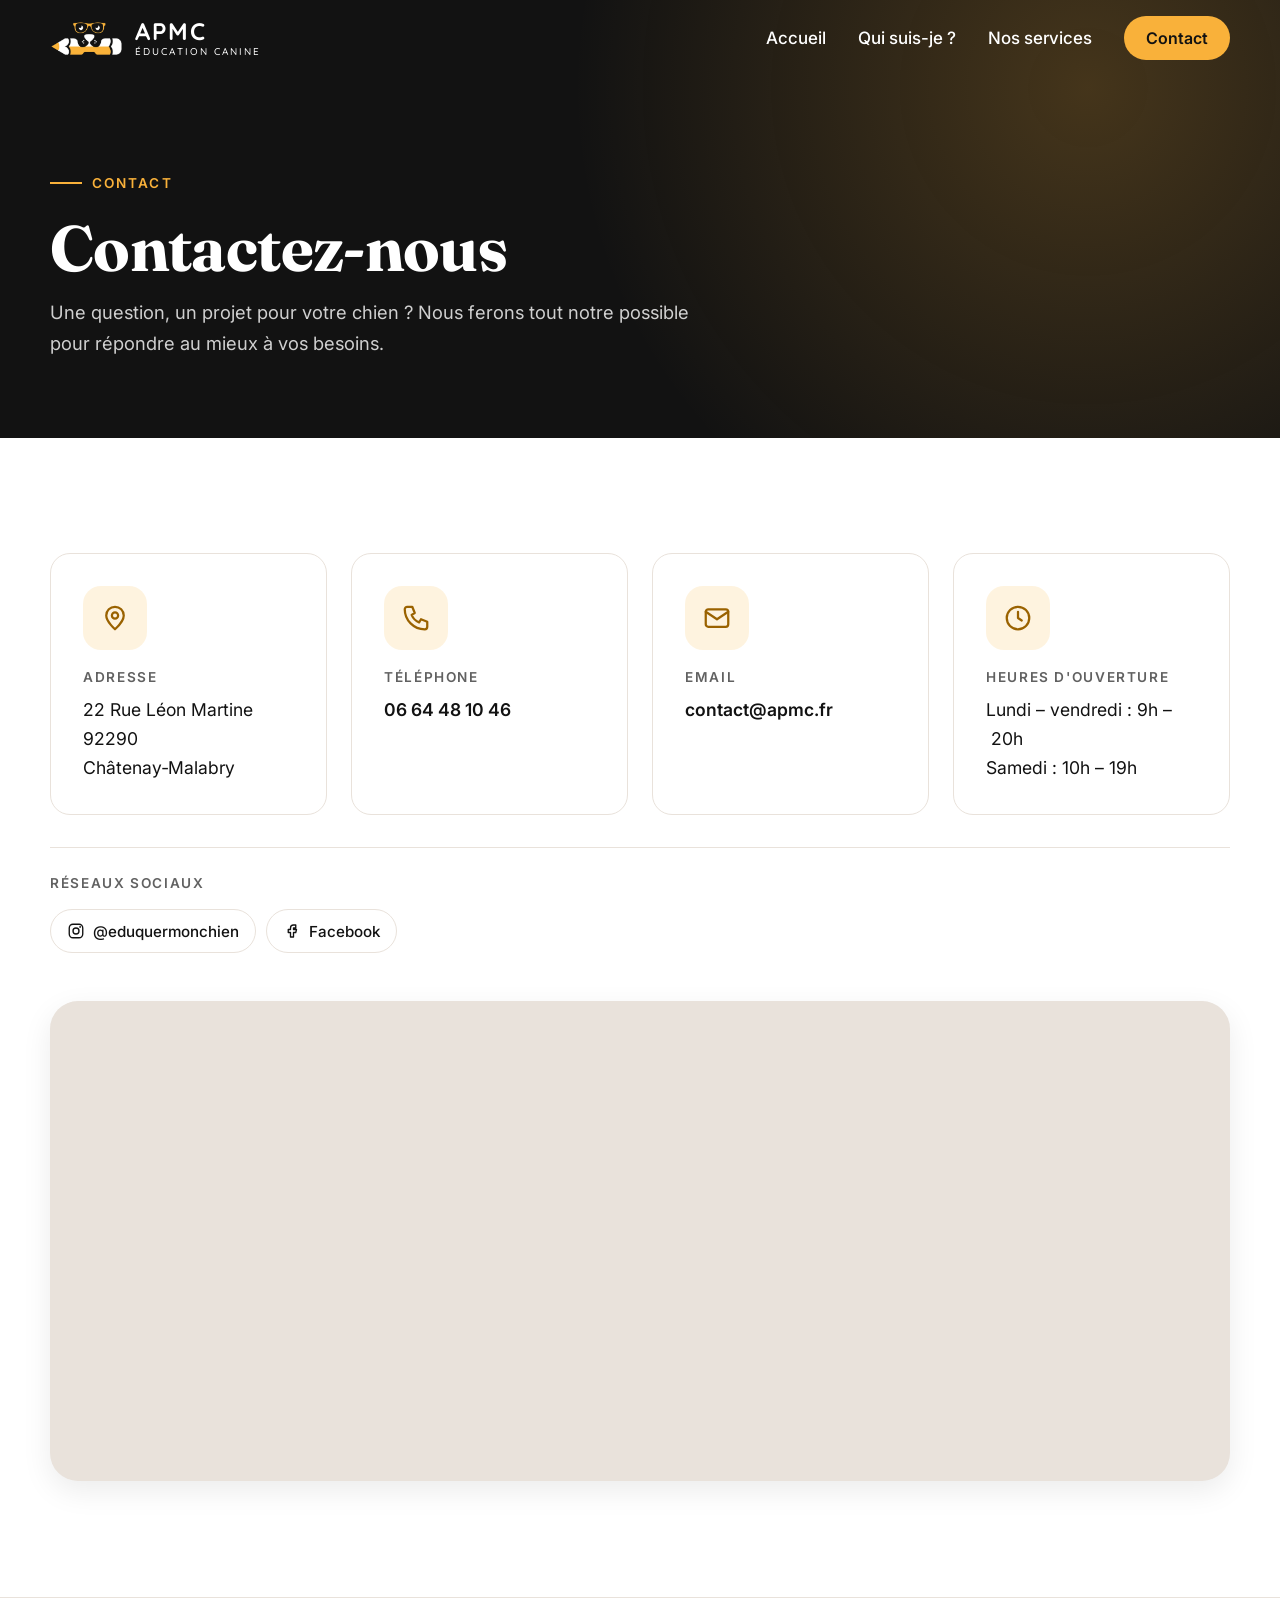
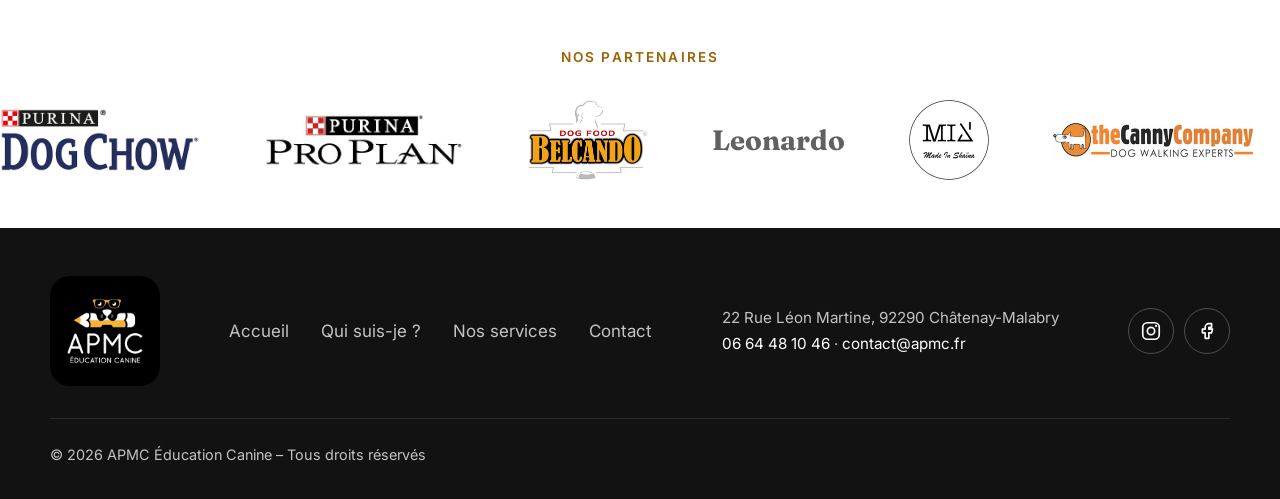
==== contact.html @ 0850576e "Étend les transitions de page à tous les navigateurs - Navigateurs Chromium (Chrome, Edge, Opera, Br" ====
<!DOCTYPE html>
<html lang="fr">

<head>
    <meta charset="utf-8">
    <meta name="viewport" content="width=device-width, initial-scale=1">
    <!-- Transitions de page : repère les navigateurs sans transitions natives (ex. Firefox) -->
    <script>if (!('onpagereveal' in window)) document.documentElement.classList.add('no-vt');</script>
    <title>Contact – APMC Éducation Canine</title>
    <meta name="description" content="Contactez APMC Éducation Canine à Châtenay-Malabry : 06 64 48 10 46, contact@apmc.fr. Du lundi au vendredi de 9h à 20h, le samedi de 10h à 19h.">
    <meta name="theme-color" content="#121212">
    <link rel="canonical" href="https://www.apmc.fr/contact.html">

    <!-- Partage sur les réseaux sociaux -->
    <meta property="og:type" content="website">
    <meta property="og:locale" content="fr_FR">
    <meta property="og:site_name" content="APMC Éducation Canine">
    <meta property="og:title" content="Contact – APMC Éducation Canine">
    <meta property="og:description" content="Contactez APMC Éducation Canine à Châtenay-Malabry : 06 64 48 10 46, contact@apmc.fr. Du lundi au vendredi de 9h à 20h, le samedi de 10h à 19h.">
    <meta property="og:url" content="https://www.apmc.fr/contact.html">
    <meta property="og:image" content="https://www.apmc.fr/images/accueil-1.jpg">
    <meta name="twitter:card" content="summary_large_image">

    <link rel="icon" href="images/favicon.png">
    <link rel="apple-touch-icon" href="images/favicon.png">
    <link rel="preconnect" href="https://fonts.googleapis.com">
    <link rel="preconnect" href="https://fonts.gstatic.com" crossorigin>
    <link rel="stylesheet" href="https://fonts.googleapis.com/css2?family=Fraunces:ital,opsz,wght@0,9..144,600;0,9..144,700;1,9..144,600&family=Inter:wght@400;500;600;700&family=Quicksand:wght@500;700&display=swap">
    <link rel="stylesheet" href="css/site.css">
    <script src="js/site.js" defer></script>

    <!-- Global site tag (gtag.js) - Google Analytics -->
    <script async src="https://www.googletagmanager.com/gtag/js?id=G-6EHCMC91XN"></script>
    <script>
        window.dataLayer = window.dataLayer || [];
        function gtag(){dataLayer.push(arguments);}
        gtag('js', new Date());

        gtag('config', 'G-6EHCMC91XN');
    </script>
</head>

<body>
    <a class="skip-link" href="#contenu">Aller au contenu</a>

    <!-- En-tête -->
    <header class="site-header" data-header>
        <div class="container header-inner">
            <a href="index.html" class="brand" aria-label="APMC Éducation Canine – accueil">
                <img src="images/logo-apmc-entete.png" alt="" width="73" height="35">
                <span class="brand-text">APMC <small>Éducation Canine</small></span>
            </a>

            <button class="nav-toggle" type="button" aria-controls="menu" aria-expanded="false" data-nav-toggle>
                <span class="sr-only">Menu</span>
                <span class="nav-toggle-bar" aria-hidden="true"></span>
            </button>

            <nav class="site-nav" id="menu" aria-label="Navigation principale" data-nav>
                <ul>
                    <li><a href="index.html">Accueil</a></li>
                    <li><a href="fondateur.html">Qui suis-je ?</a></li>
                    <li><a href="nos-services.html">Nos services</a></li>
                    <li><a href="contact.html" aria-current="page" class="btn btn-primary btn-sm">Contact</a></li>
                </ul>
            </nav>
        </div>
    </header>

    <main id="contenu">
        <section class="page-hero">
            <div class="container">
                <p class="eyebrow">Contact</p>
                <h1>Contactez-nous</h1>
                <p>Une question, un projet pour votre chien ? Nous ferons tout notre possible pour répondre au mieux à vos besoins.</p>
            </div>
        </section>

        <section class="section" aria-label="Nos coordonnées">
            <div class="container">
                <div class="contact-grid">
                    <div class="contact-item reveal">
                        <span class="card-icon" aria-hidden="true"><svg viewBox="0 0 24 24"><path d="M12 21s-7-6.2-7-11a7 7 0 0 1 14 0c0 4.8-7 11-7 11z"/><circle cx="12" cy="10" r="2.5"/></svg></span>
                        <h2>Adresse</h2>
                        <address>22 Rue Léon Martine<br>92290 Châtenay&#8209;Malabry</address>
                    </div>
                    <div class="contact-item reveal">
                        <span class="card-icon" aria-hidden="true"><svg viewBox="0 0 24 24"><path d="M5 3h4l2 5-2.5 1.5a11 11 0 0 0 6 6L16 13l5 2v4a2 2 0 0 1-2 2A16 16 0 0 1 3 5a2 2 0 0 1 2-2z"/></svg></span>
                        <h2>Téléphone</h2>
                        <p><a href="tel:+33664481046">06 64 48 10 46</a></p>
                    </div>
                    <div class="contact-item reveal">
                        <span class="card-icon" aria-hidden="true"><svg viewBox="0 0 24 24"><rect x="3" y="5" width="18" height="14" rx="2"/><path d="m3 7 9 6 9-6"/></svg></span>
                        <h2>Email</h2>
                        <p><a href="mailto:contact@apmc.fr">contact@apmc.fr</a></p>
                    </div>
                    <div class="contact-item reveal">
                        <span class="card-icon" aria-hidden="true"><svg viewBox="0 0 24 24"><circle cx="12" cy="12" r="9"/><path d="M12 7v5l3 2"/></svg></span>
                        <h2>Heures d'ouverture</h2>
                        <p>Lundi – vendredi : 9h&nbsp;–&nbsp;20h<br>Samedi : 10h&nbsp;–&nbsp;19h</p>
                    </div>
                </div>

                <div class="about-social">
                    <p>Réseaux sociaux</p>
                    <ul>
                        <li><a href="https://www.instagram.com/eduquermonchien/" target="_blank" rel="noopener"><svg class="icon" viewBox="0 0 24 24" aria-hidden="true"><rect x="3" y="3" width="18" height="18" rx="5"/><circle cx="12" cy="12" r="4"/><circle class="fill" cx="17.5" cy="6.5" r="1.2"/></svg> @eduquermonchien</a></li>
                        <li><a href="https://fr-fr.facebook.com/emmanuel.lamy.9085" target="_blank" rel="noopener"><svg class="icon" viewBox="0 0 24 24" aria-hidden="true"><path d="M14 8h3V4h-3a4 4 0 0 0-4 4v2H7v4h3v6h4v-6h3l1-4h-4V8z"/></svg> Facebook</a></li>
                    </ul>
                </div>

                <div class="map">
                    <iframe src="https://www.google.com/maps?q=22+Rue+L%C3%A9on+Martine,+92290+Ch%C3%A2tenay-Malabry&amp;output=embed" title="Carte : 22 Rue Léon Martine, 92290 Châtenay-Malabry" loading="lazy" referrerpolicy="no-referrer-when-downgrade" allowfullscreen></iframe>
                </div>
            </div>
        </section>

        <!-- Partenaires -->
        <section class="partners" aria-labelledby="titre-partenaires">
            <p class="partners-title" id="titre-partenaires">Nos partenaires</p>
            <div class="partners-track" data-marquee>
                <ul>
                    <li><img src="images/partners/purina-dog-chow.png" alt="Purina Dog Chow" width="494" height="160" decoding="async"></li>
                    <li><img src="images/partners/purina-pro-plan.png" alt="Purina Pro Plan" width="449" height="122" decoding="async"></li>
                    <li><img src="images/partners/belcando.png" alt="Belcando" width="239" height="160" decoding="async"></li>
                    <li><span class="partner-name">Leonardo</span></li>
                    <li><img src="images/partners/made-in-shaina.png" alt="Made In Shaïna" width="160" height="160" decoding="async"></li>
                    <li><img src="images/partners/the-canny-company.png" alt="The Canny Company" width="400" height="80" decoding="async"></li>
                </ul>
            </div>
        </section>
    </main>

    <!-- Pied de page -->
    <footer class="site-footer">
        <div class="container">
            <div class="footer-inner">
                <a href="index.html" class="brand brand-light" aria-label="APMC Éducation Canine – accueil">
                    <img src="images/logo-apmc.png" alt="" width="110" height="110" loading="lazy">
                </a>
                <nav aria-label="Liens du pied de page">
                    <ul class="footer-nav">
                        <li><a href="index.html">Accueil</a></li>
                        <li><a href="fondateur.html">Qui suis-je ?</a></li>
                        <li><a href="nos-services.html">Nos services</a></li>
                        <li><a href="contact.html">Contact</a></li>
                    </ul>
                </nav>
                <address class="footer-contact">
                    22 Rue Léon Martine, 92290 Châtenay-Malabry<br>
                    <a href="tel:+33664481046">06 64 48 10 46</a> · <a href="mailto:contact@apmc.fr">contact@apmc.fr</a>
                </address>
                <div class="footer-social">
                    <a href="https://www.instagram.com/eduquermonchien/" class="social" target="_blank" rel="noopener" aria-label="APMC Éducation Canine sur Instagram (@eduquermonchien)">
                        <svg viewBox="0 0 24 24" aria-hidden="true"><rect x="3" y="3" width="18" height="18" rx="5"/><circle cx="12" cy="12" r="4"/><circle class="fill" cx="17.5" cy="6.5" r="1.2"/></svg>
                    </a>
                    <a href="https://fr-fr.facebook.com/emmanuel.lamy.9085" class="social" target="_blank" rel="noopener" aria-label="Emmanuel Lamy sur Facebook">
                        <svg viewBox="0 0 24 24" aria-hidden="true"><path d="M14 8h3V4h-3a4 4 0 0 0-4 4v2H7v4h3v6h4v-6h3l1-4h-4V8z"/></svg>
                    </a>
                </div>
            </div>
            <div class="footer-bottom">
                <p>&copy; <span data-year>2026</span> APMC Éducation Canine – Tous droits réservés</p>
            </div>
        </div>
    </footer>
</body>

</html>
---- css/site.css ----
/* ==========================================================================
   APMC Éducation Canine – feuille de style du site
   Couleurs reprises du logo APMC (jaune #f9b13a sur noir).
   ========================================================================== */

:root {
    --accent: #f9b13a;
    --accent-dark: #9a6200;
    --night: #121212;
    --night-2: #1e1e1e;
    --ink: #1c1c1c;
    --muted: #616161;
    --sand: #faf6f2;
    --line: #e9e2db;
    --white: #fff;

    --font-display: "Fraunces", Georgia, serif;
    --font-logo: "Quicksand", "Inter", system-ui, sans-serif;
    --font-body: "Inter", system-ui, -apple-system, "Segoe UI", sans-serif;

    --radius: 20px;
    --radius-lg: 28px;
    --shadow: 0 10px 30px rgba(18, 18, 18, .08);
    --shadow-lg: 0 20px 50px rgba(18, 18, 18, .16);
    --header-h: 76px;
    --ease: cubic-bezier(.2, .7, .2, 1);
}

/* ---------- Base ---------- */

*,
*::before,
*::after {
    box-sizing: border-box;
}

html {
    scroll-behavior: smooth;
    scroll-padding-top: var(--header-h);
}

body {
    margin: 0;
    font-family: var(--font-body);
    font-size: 1.0625rem;
    line-height: 1.65;
    color: var(--ink);
    background: var(--white);
    -webkit-font-smoothing: antialiased;
}

img {
    display: block;
    max-width: 100%;
    height: auto;
}

a {
    color: inherit;
}

h1,
h2,
h3 {
    font-family: var(--font-display);
    font-weight: 700;
    line-height: 1.1;
    letter-spacing: -.01em;
    margin: 0 0 .5em;
    color: var(--night);
}

h2 {
    font-size: clamp(2rem, 4vw, 2.9rem);
}

h3 {
    font-size: 1.45rem;
}

p {
    margin: 0 0 1em;
}

ul {
    margin: 0;
    padding: 0;
    list-style: none;
}

.container {
    width: min(1180px, 100% - 2.5rem);
    margin-inline: auto;
}

.sr-only {
    position: absolute;
    width: 1px;
    height: 1px;
    overflow: hidden;
    clip: rect(0 0 0 0);
    white-space: nowrap;
}

.skip-link {
    position: absolute;
    left: 1rem;
    top: -100px;
    z-index: 100;
    padding: .6rem 1rem;
    background: var(--white);
    color: var(--night);
    font-weight: 600;
    border-radius: 8px;
}

.skip-link:focus {
    top: 1rem;
}

:focus-visible {
    outline: 3px solid var(--accent);
    outline-offset: 3px;
    border-radius: 4px;
}

.icon,
.card-icon svg,
.social svg {
    fill: none;
    stroke: currentColor;
    stroke-width: 1.8;
    stroke-linecap: round;
    stroke-linejoin: round;
}

.icon .fill,
.social svg .fill {
    fill: currentColor;
    stroke: none;
}

/* ---------- Boutons ---------- */

.btn {
    display: inline-flex;
    align-items: center;
    justify-content: center;
    gap: .5rem;
    min-height: 52px;
    padding: .8rem 1.6rem;
    border: 2px solid transparent;
    border-radius: 999px;
    font-weight: 600;
    font-size: 1rem;
    text-decoration: none;
    transition: background-color .2s, color .2s, border-color .2s, transform .2s var(--ease);
}

.btn:hover {
    transform: translateY(-2px);
}

.btn-primary {
    background: var(--accent);
    color: var(--night);
}

.btn-primary:hover {
    background: var(--white);
    color: var(--night);
}

.btn-ghost {
    border-color: rgba(255, 255, 255, .7);
    color: var(--white);
}

.btn-ghost:hover {
    background: var(--white);
    color: var(--night);
}

.btn-sm {
    min-height: 42px;
    padding: .45rem 1.25rem;
}

.btn .icon {
    width: 20px;
    height: 20px;
}

/* ---------- En-tête ---------- */

.site-header {
    position: fixed;
    inset: 0 0 auto;
    z-index: 50;
    height: var(--header-h);
    color: var(--white);
    transition: background-color .3s, box-shadow .3s;
}

.site-header.is-scrolled,
.site-header.is-open {
    background: rgba(18, 18, 18, .94);
    backdrop-filter: blur(10px);
    box-shadow: 0 4px 20px rgba(0, 0, 0, .15);
}

.header-inner {
    display: flex;
    align-items: center;
    justify-content: space-between;
    height: 100%;
}

.brand {
    display: inline-flex;
    align-items: center;
    gap: .75rem;
    text-decoration: none;
    color: inherit;
}

.brand img {
    height: 35px;
    width: auto;
}

/* Texte du logo, dans une police arrondie proche de celle du logo */
.brand-text {
    display: flex;
    flex-direction: column;
    font-family: var(--font-logo);
    font-size: 1.5rem;
    font-weight: 700;
    letter-spacing: .08em;
    line-height: 1;
}

.brand-text small {
    font-size: .62rem;
    font-weight: 500;
    letter-spacing: .2em;
    text-transform: uppercase;
    margin-top: .3rem;
}

.site-nav ul {
    display: flex;
    align-items: center;
    gap: 2rem;
}

.site-nav a:not(.btn) {
    position: relative;
    font-weight: 500;
    text-decoration: none;
    padding: .4rem 0;
}

.site-nav a:not(.btn)::after {
    content: "";
    position: absolute;
    left: 0;
    right: 0;
    bottom: 0;
    height: 2px;
    background: var(--accent);
    transform: scaleX(0);
    transition: transform .25s var(--ease);
}

.site-nav a:not(.btn):hover::after,
.site-nav a[aria-current="page"]::after {
    transform: scaleX(1);
}

.nav-toggle {
    display: none;
    width: 48px;
    height: 48px;
    padding: 0;
    border: 0;
    border-radius: 12px;
    background: rgba(255, 255, 255, .12);
    color: var(--white);
    cursor: pointer;
}

.nav-toggle-bar,
.nav-toggle-bar::before,
.nav-toggle-bar::after {
    display: block;
    width: 22px;
    height: 2px;
    margin: auto;
    background: currentColor;
    border-radius: 2px;
    transition: transform .25s var(--ease), opacity .2s;
}

.nav-toggle-bar {
    position: relative;
}

.nav-toggle-bar::before,
.nav-toggle-bar::after {
    content: "";
    position: absolute;
    left: 0;
}

.nav-toggle-bar::before {
    top: -7px;
}

.nav-toggle-bar::after {
    top: 7px;
}

.nav-toggle[aria-expanded="true"] .nav-toggle-bar {
    background: transparent;
}

.nav-toggle[aria-expanded="true"] .nav-toggle-bar::before {
    transform: translateY(7px) rotate(45deg);
}

.nav-toggle[aria-expanded="true"] .nav-toggle-bar::after {
    transform: translateY(-7px) rotate(-45deg);
}

@media (max-width: 860px) {
    .nav-toggle {
        display: block;
    }

    .site-nav {
        position: fixed;
        inset: var(--header-h) 0 auto;
        background: var(--night);
        padding: 1.5rem 1.25rem 2rem;
        transform: translateY(-12px);
        opacity: 0;
        visibility: hidden;
        transition: opacity .25s, transform .25s var(--ease), visibility .25s;
    }

    .site-nav.is-open {
        transform: none;
        opacity: 1;
        visibility: visible;
    }

    .site-nav ul {
        flex-direction: column;
        align-items: stretch;
        gap: .25rem;
    }

    .site-nav a:not(.btn) {
        display: block;
        padding: .9rem .25rem;
        font-size: 1.15rem;
        border-bottom: 1px solid rgba(255, 255, 255, .1);
    }

    .site-nav a:not(.btn)::after {
        display: none;
    }

    .site-nav .btn {
        margin-top: 1rem;
        width: 100%;
    }
}

/* ---------- Héro ---------- */

.hero {
    position: relative;
    display: flex;
    align-items: center;
    min-height: min(100svh, 920px);
    padding: calc(var(--header-h) + 3rem) 0 6rem;
    color: var(--white);
    overflow: hidden;
    background: var(--night);
}

.hero-media,
.hero-img {
    position: absolute;
    inset: 0;
}

.hero-img {
    width: 100%;
    height: 100%;
    object-fit: cover;
    opacity: 0;
    transform: scale(1.06);
    transition: opacity 1.4s ease, transform 8s linear;
}

.hero-img.is-active {
    opacity: 1;
    transform: scale(1);
}

.hero::after {
    content: "";
    position: absolute;
    inset: 0;
    background:
        linear-gradient(90deg, rgba(18, 18, 18, .88) 0%, rgba(18, 18, 18, .55) 55%, rgba(18, 18, 18, .2) 100%),
        linear-gradient(0deg, rgba(18, 18, 18, .6) 0%, transparent 40%);
}

.hero-content {
    position: relative;
    z-index: 1;
}

.hero h1 {
    max-width: 14ch;
    font-size: clamp(2.6rem, 6.5vw, 5rem);
    color: var(--white);
    margin-bottom: 1.25rem;
}

.hero h1 em {
    font-style: italic;
    color: var(--accent);
}

.hero-lead {
    max-width: 52ch;
    font-size: clamp(1.05rem, 1.6vw, 1.25rem);
    color: rgba(255, 255, 255, .88);
    margin-bottom: 2.25rem;
}

.hero-actions,
.cta-actions {
    display: flex;
    flex-wrap: wrap;
    gap: 1rem;
}

.eyebrow {
    display: inline-flex;
    align-items: center;
    gap: .6rem;
    font-size: .85rem;
    font-weight: 600;
    letter-spacing: .16em;
    text-transform: uppercase;
    color: var(--accent);
    margin-bottom: 1.25rem;
}

.eyebrow::before {
    content: "";
    width: 32px;
    height: 2px;
    background: currentColor;
}

.eyebrow-dark {
    color: var(--accent-dark);
}

/* ---------- Chiffres ---------- */

.stats {
    position: relative;
    z-index: 2;
    margin-top: -3.5rem;
}

.stats-grid {
    display: grid;
    grid-template-columns: repeat(3, 1fr);
    background: var(--white);
    border-radius: var(--radius-lg);
    box-shadow: var(--shadow-lg);
    overflow: hidden;
}

.stat {
    padding: 2.25rem 1.5rem;
    text-align: center;
}

.stat + .stat {
    border-left: 1px solid var(--line);
}

.stat-value {
    font-family: var(--font-display);
    font-size: clamp(2.4rem, 5vw, 3.4rem);
    font-weight: 700;
    line-height: 1;
    color: var(--night);
    margin-bottom: .5rem;
    font-variant-numeric: tabular-nums;
}

.stat-value span::after {
    content: "+";
    color: var(--accent);
}

.stat-label {
    margin: 0;
    font-size: .9rem;
    font-weight: 600;
    letter-spacing: .08em;
    text-transform: uppercase;
    color: var(--muted);
}

@media (max-width: 640px) {
    .stats-grid {
        grid-template-columns: 1fr;
    }

    .stat {
        padding: 1.6rem 1rem;
    }

    .stat + .stat {
        border-left: 0;
        border-top: 1px solid var(--line);
    }
}

/* ---------- Sections ---------- */

.section {
    padding: clamp(4.5rem, 9vw, 7.5rem) 0;
}

.section-alt {
    background: var(--sand);
}

.section-head {
    max-width: 680px;
    margin: 0 auto 3.5rem;
    text-align: center;
}

.section-head .eyebrow {
    justify-content: center;
}

.section-head p:last-child {
    color: var(--muted);
    font-size: 1.125rem;
    margin: 0;
}

/* ---------- Cartes ---------- */

.cards {
    display: grid;
    grid-template-columns: repeat(auto-fit, minmax(260px, 1fr));
    gap: 1.75rem;
}

.card {
    display: flex;
    flex-direction: column;
    padding: 2.25rem 2rem;
    background: var(--white);
    border: 1px solid var(--line);
    border-radius: var(--radius);
    text-decoration: none;
    color: var(--muted);
    transition: transform .3s var(--ease), box-shadow .3s, border-color .3s;
}

.card:hover {
    transform: translateY(-6px);
    box-shadow: var(--shadow-lg);
    border-color: transparent;
}

.card-icon {
    display: grid;
    place-items: center;
    width: 64px;
    height: 64px;
    margin-bottom: 1.5rem;
    border-radius: 18px;
    background: rgba(249, 177, 58, .16);
    color: var(--accent-dark);
    transition: background-color .3s, color .3s;
}

.card-icon svg {
    width: 30px;
    height: 30px;
}

.card:hover .card-icon {
    background: var(--accent);
    color: var(--night);
}

.card p {
    flex-grow: 1;
}

.card-link {
    font-weight: 600;
    color: var(--night);
}

.card-link span {
    display: inline-block;
    transition: transform .25s var(--ease);
}

.card:hover .card-link span {
    transform: translateX(5px);
}

/* ---------- Qui suis-je ---------- */

.about {
    display: grid;
    gap: 3rem;
    align-items: center;
}

.about-media {
    position: relative;
    max-width: 460px;
    width: 100%;
    margin: 0 auto;
}

.about-media > img:first-child {
    width: 100%;
    aspect-ratio: 4 / 5;
    object-fit: cover;
    border-radius: var(--radius-lg);
    box-shadow: var(--shadow-lg);
}

.about-badge {
    position: absolute;
    right: -1.25rem;
    bottom: -1.25rem;
    width: 120px;
    height: 120px;
    padding: .4rem;
    background: var(--white);
    border: 4px solid var(--accent);
    border-radius: 50%;
    box-shadow: var(--shadow);
}

.about-content > p:not(.eyebrow) {
    color: var(--muted);
    font-size: 1.1rem;
}

.about-list {
    display: grid;
    gap: .75rem;
    margin: 1.75rem 0 2.25rem;
}

.about-list li {
    position: relative;
    padding-left: 2rem;
}

.about-list li::before {
    content: "";
    position: absolute;
    left: 0;
    top: .2em;
    width: 1.2rem;
    height: 1.2rem;
    border-radius: 50%;
    background: var(--accent) url("data:image/svg+xml,%3Csvg xmlns='http://www.w3.org/2000/svg' viewBox='0 0 24 24' fill='none' stroke='%23121212' stroke-width='3' stroke-linecap='round' stroke-linejoin='round'%3E%3Cpath d='m6 12 4 4 8-8'/%3E%3C/svg%3E") center / 70% no-repeat;
}

.about-list strong {
    color: var(--night);
}

.about-social {
    margin-top: 2rem;
    padding-top: 1.5rem;
    border-top: 1px solid var(--line);
}

.about-social p {
    margin: 0 0 .9rem;
    font-size: .85rem;
    font-weight: 600;
    letter-spacing: .12em;
    text-transform: uppercase;
    color: var(--muted);
}

.about-social ul {
    display: flex;
    flex-wrap: wrap;
    gap: .6rem;
}

.about-social a {
    display: inline-flex;
    align-items: center;
    gap: .5rem;
    padding: .55rem 1rem;
    border: 1px solid var(--line);
    border-radius: 999px;
    background: var(--white);
    color: var(--night);
    font-size: .95rem;
    font-weight: 500;
    text-decoration: none;
    transition: background-color .2s, border-color .2s;
}

.about-social a:hover {
    background: var(--accent);
    border-color: var(--accent);
}

.about-social .icon {
    width: 18px;
    height: 18px;
}

.btn-dark {
    background: var(--night);
    color: var(--white);
}

.btn-dark:hover {
    background: var(--accent);
    color: var(--night);
}

@media (min-width: 860px) {
    .about {
        grid-template-columns: 1fr 1.1fr;
        gap: 5rem;
    }

    .about-media {
        margin: 0;
    }
}

@media (max-width: 560px) {
    .about-badge {
        right: -.25rem;
        width: 96px;
        height: 96px;
    }
}

/* ---------- Bandeau de photos de chiens ---------- */

.dog-strip {
    overflow: hidden;
    padding: .5rem 0;
}

.dog-strip-track {
    --marquee-duration: 45s;
    display: flex;
    width: max-content;
}

.dog-strip-track ul {
    display: flex;
    gap: 1.25rem;
    padding-right: 1.25rem;
}

.dog-strip a {
    display: block;
    width: clamp(200px, 24vw, 300px);
    aspect-ratio: 1;
    overflow: hidden;
    border-radius: var(--radius);
    background: var(--line);
}

.dog-strip img {
    width: 100%;
    height: 100%;
    object-fit: cover;
    transition: transform .6s var(--ease);
}

.dog-strip a:hover img {
    transform: scale(1.06);
}

/* ---------- Visionneuse ---------- */

.lightbox {
    max-width: none;
    max-height: none;
    width: 100%;
    height: 100%;
    margin: 0;
    padding: 0;
    border: 0;
    background: rgba(5, 20, 23, .94);
}

.lightbox[open] {
    display: grid;
    place-items: center;
}

.lightbox::backdrop {
    background: transparent;
}

.lightbox img {
    max-width: min(92vw, 1000px);
    max-height: 86vh;
    border-radius: 12px;
}

.lightbox button {
    position: absolute;
    display: grid;
    place-items: center;
    width: 52px;
    height: 52px;
    border: 0;
    border-radius: 50%;
    background: rgba(255, 255, 255, .12);
    color: var(--white);
    font-size: 2rem;
    line-height: 1;
    cursor: pointer;
}

.lightbox button:hover {
    background: var(--accent);
    color: var(--night);
}

.lightbox-close {
    top: 1.25rem;
    right: 1.25rem;
}

.lightbox-prev {
    left: 1.25rem;
    top: 50%;
    transform: translateY(-50%);
}

.lightbox-next {
    right: 1.25rem;
    top: 50%;
    transform: translateY(-50%);
}

/* ---------- Appel à l'action ---------- */

.cta {
    padding: 0 0 clamp(4.5rem, 9vw, 7rem);
    background: var(--sand);
}

.cta-inner {
    display: flex;
    flex-wrap: wrap;
    align-items: center;
    justify-content: space-between;
    gap: 2rem;
    padding: clamp(2.5rem, 5vw, 4rem);
    border-radius: var(--radius-lg);
    background:
        radial-gradient(circle at 100% 0%, rgba(249, 177, 58, .28), transparent 50%),
        var(--night);
    color: rgba(255, 255, 255, .85);
}

.cta h2 {
    color: var(--white);
    margin-bottom: .35rem;
}

.cta p {
    margin: 0;
}

/* ---------- Partenaires ---------- */

.partners {
    padding: 3rem 0;
    border-top: 1px solid var(--line);
    overflow: hidden;
}

.partners-track {
    display: flex;
    width: max-content;
}

.partners-track ul {
    display: flex;
    align-items: center;
    gap: 4rem;
    padding-right: 4rem;
}

.partners-track.is-animated,
.dog-strip-track.is-animated {
    animation: marquee var(--marquee-duration, 30s) linear infinite;
}

.partners-track.is-animated:hover,
.dog-strip-track.is-animated:hover,
.dog-strip-track.is-animated:focus-within {
    animation-play-state: paused;
}

/* Sans animation (réglage « réduire les animations ») : défilement à la main */
.partners:not(:has(.is-animated)),
.dog-strip:not(:has(.is-animated)) {
    overflow-x: auto;
}

.partners-title {
    margin: 0 0 2rem;
    text-align: center;
    font-size: .85rem;
    font-weight: 600;
    letter-spacing: .16em;
    text-transform: uppercase;
    color: var(--accent-dark);
}

/* Noms des partenaires (en attendant les fichiers de leurs logos) */
.partner-name {
    font-family: var(--font-display);
    font-size: clamp(1.3rem, 2.5vw, 1.75rem);
    font-weight: 700;
    white-space: nowrap;
    color: var(--muted);
    transition: color .3s;
}

.partner-name:hover {
    color: var(--night);
}

.partners img {
    height: 80px;
    width: auto;
    max-width: 200px;
    object-fit: contain;
    transition: transform .3s var(--ease);
}

.partners img:hover {
    transform: scale(1.08);
}

@keyframes marquee {
    to { transform: translateX(-50%); }
}

/* ---------- Pied de page ---------- */

.site-footer {
    background: var(--night);
    color: rgba(255, 255, 255, .75);
}

.footer-inner {
    display: flex;
    flex-wrap: wrap;
    align-items: center;
    justify-content: space-between;
    gap: 2rem;
    padding: 3rem 0 2rem;
}

.brand-light {
    color: var(--white);
}

.brand-light img {
    width: 110px;
    height: 110px;
    border-radius: var(--radius);
}

.footer-nav {
    display: flex;
    flex-wrap: wrap;
    gap: .5rem 2rem;
}

.footer-nav a {
    text-decoration: none;
}

.footer-nav a:hover {
    color: var(--accent);
}

.social {
    display: grid;
    place-items: center;
    width: 46px;
    height: 46px;
    border-radius: 50%;
    border: 1px solid rgba(255, 255, 255, .25);
    color: var(--white);
    transition: background-color .2s, color .2s, border-color .2s;
}

.social svg {
    width: 22px;
    height: 22px;
}

.social:hover {
    background: var(--accent);
    border-color: var(--accent);
    color: var(--night);
}

.footer-bottom {
    padding: 1.5rem 0 2rem;
    border-top: 1px solid rgba(255, 255, 255, .1);
    font-size: .9rem;
}

.footer-bottom p {
    margin: 0;
}

/* ---------- Apparition au défilement ---------- */

.js .reveal {
    opacity: 0;
    transform: translateY(24px);
    transition: opacity .7s var(--ease), transform .7s var(--ease);
}

.js .reveal.is-visible {
    opacity: 1;
    transform: none;
}

.js .reveal:nth-child(2) { transition-delay: .1s; }
.js .reveal:nth-child(3) { transition-delay: .2s; }

/* ---------- Réduire les animations ---------- */

@media (prefers-reduced-motion: reduce) {
    html {
        scroll-behavior: auto;
    }

    *,
    *::before,
    *::after {
        animation: none !important;
        transition-duration: .01ms !important;
    }

    .js .reveal {
        opacity: 1;
        transform: none;
    }
}

/* ==========================================================================
   Pages intérieures (Qui suis-je, Nos services, Contact)
   ========================================================================== */

.page-hero {
    padding: calc(var(--header-h) + clamp(3rem, 7vw, 5.5rem)) 0 clamp(3rem, 7vw, 5rem);
    background:
        radial-gradient(circle at 85% 20%, rgba(249, 177, 58, .22), transparent 45%),
        var(--night);
    color: rgba(255, 255, 255, .8);
}

.page-hero h1 {
    margin: 0 0 1rem;
    font-family: var(--font-display);
    font-size: clamp(2.4rem, 6vw, 4rem);
    line-height: 1.05;
    color: var(--white);
}

.page-hero p:not(.eyebrow) {
    max-width: 640px;
    margin: 0;
    font-size: 1.15rem;
}

/* ---------- Nos services ---------- */

.cards-6 {
    grid-template-columns: repeat(auto-fit, minmax(300px, 1fr));
}

.testimonials {
    display: grid;
    grid-template-columns: repeat(auto-fit, minmax(280px, 1fr));
    gap: 1.75rem;
}

.testimonial {
    display: flex;
    flex-direction: column;
    margin: 0;
    padding: 2.25rem 2rem;
    background: var(--white);
    border-radius: var(--radius);
    box-shadow: var(--shadow);
}

.testimonial blockquote {
    flex-grow: 1;
    margin: 0 0 1.5rem;
    font-size: 1.05rem;
    color: var(--ink);
}

.testimonial blockquote::before {
    content: "“";
    display: block;
    height: 2.4rem;
    font-family: var(--font-display);
    font-size: 4rem;
    line-height: 1;
    color: var(--accent);
}

.testimonial figcaption {
    display: flex;
    align-items: center;
    gap: .9rem;
    font-weight: 600;
    color: var(--night);
}

.testimonial figcaption small {
    display: block;
    font-weight: 400;
    color: var(--muted);
}

.avatar {
    display: grid;
    place-items: center;
    width: 48px;
    height: 48px;
    flex-shrink: 0;
    border-radius: 50%;
    background: var(--night);
    color: var(--accent);
    font-weight: 700;
}

/* ---------- Contact ---------- */

.contact-grid {
    display: grid;
    grid-template-columns: repeat(auto-fit, minmax(240px, 1fr));
    gap: 1.5rem;
}

.contact-item {
    padding: 2rem;
    background: var(--white);
    border: 1px solid var(--line);
    border-radius: var(--radius);
}

.contact-item h2 {
    margin: 0 0 .6rem;
    font-family: var(--font-body);
    font-size: .85rem;
    font-weight: 600;
    letter-spacing: .12em;
    text-transform: uppercase;
    color: var(--muted);
}

.contact-item p,
.contact-item address {
    margin: 0;
    font-style: normal;
    font-size: 1.1rem;
    color: var(--night);
}

.contact-item a {
    color: var(--night);
    font-weight: 600;
    text-decoration: none;
}

.contact-item a:hover {
    color: var(--accent-dark);
}

.contact-item .card-icon {
    margin-bottom: 1.25rem;
}

.map {
    margin-top: 3rem;
    overflow: hidden;
    border-radius: var(--radius-lg);
    box-shadow: var(--shadow);
    background: var(--line);
}

.map iframe {
    display: block;
    width: 100%;
    height: clamp(320px, 50vw, 480px);
    border: 0;
}

/* ---------- Pied de page : coordonnées ---------- */

.footer-contact {
    font-style: normal;
    font-size: .95rem;
    line-height: 1.7;
}

.footer-contact a {
    color: var(--white);
    text-decoration: none;
}

.footer-contact a:hover {
    color: var(--accent);
}

.footer-social {
    display: flex;
    gap: .6rem;
}

/* ==========================================================================
   Transitions entre les pages
   ========================================================================== */

/* Navigateurs récents : fondu enchaîné natif entre deux pages du site.
   L'en-tête reste en place, seul le contenu glisse et apparaît. */
@view-transition {
    navigation: auto;
}

.site-header {
    view-transition-name: site-header;
}

::view-transition-group(site-header) {
    animation-duration: 0s;
}

::view-transition-old(root) {
    animation: page-out .22s cubic-bezier(.4, 0, 1, 1) both;
}

::view-transition-new(root) {
    animation: page-in .5s var(--ease) both;
}

@keyframes page-out {
    to {
        opacity: 0;
        transform: translateY(-14px);
    }
}

@keyframes page-in {
    from {
        opacity: 0;
        transform: translateY(22px);
    }
}

/* Navigateurs sans transitions natives entre pages (classe posée dans <head>) :
   même effet, piloté par js/site.js (sortie au clic, entrée au chargement) */
.no-vt main {
    animation: page-in .5s var(--ease) both;
}

.no-vt.is-leaving main {
    animation: page-out .22s cubic-bezier(.4, 0, 1, 1) both;
}

@media (prefers-reduced-motion: reduce) {
    @view-transition {
        navigation: none;
    }

    main {
        animation: none;
    }
}
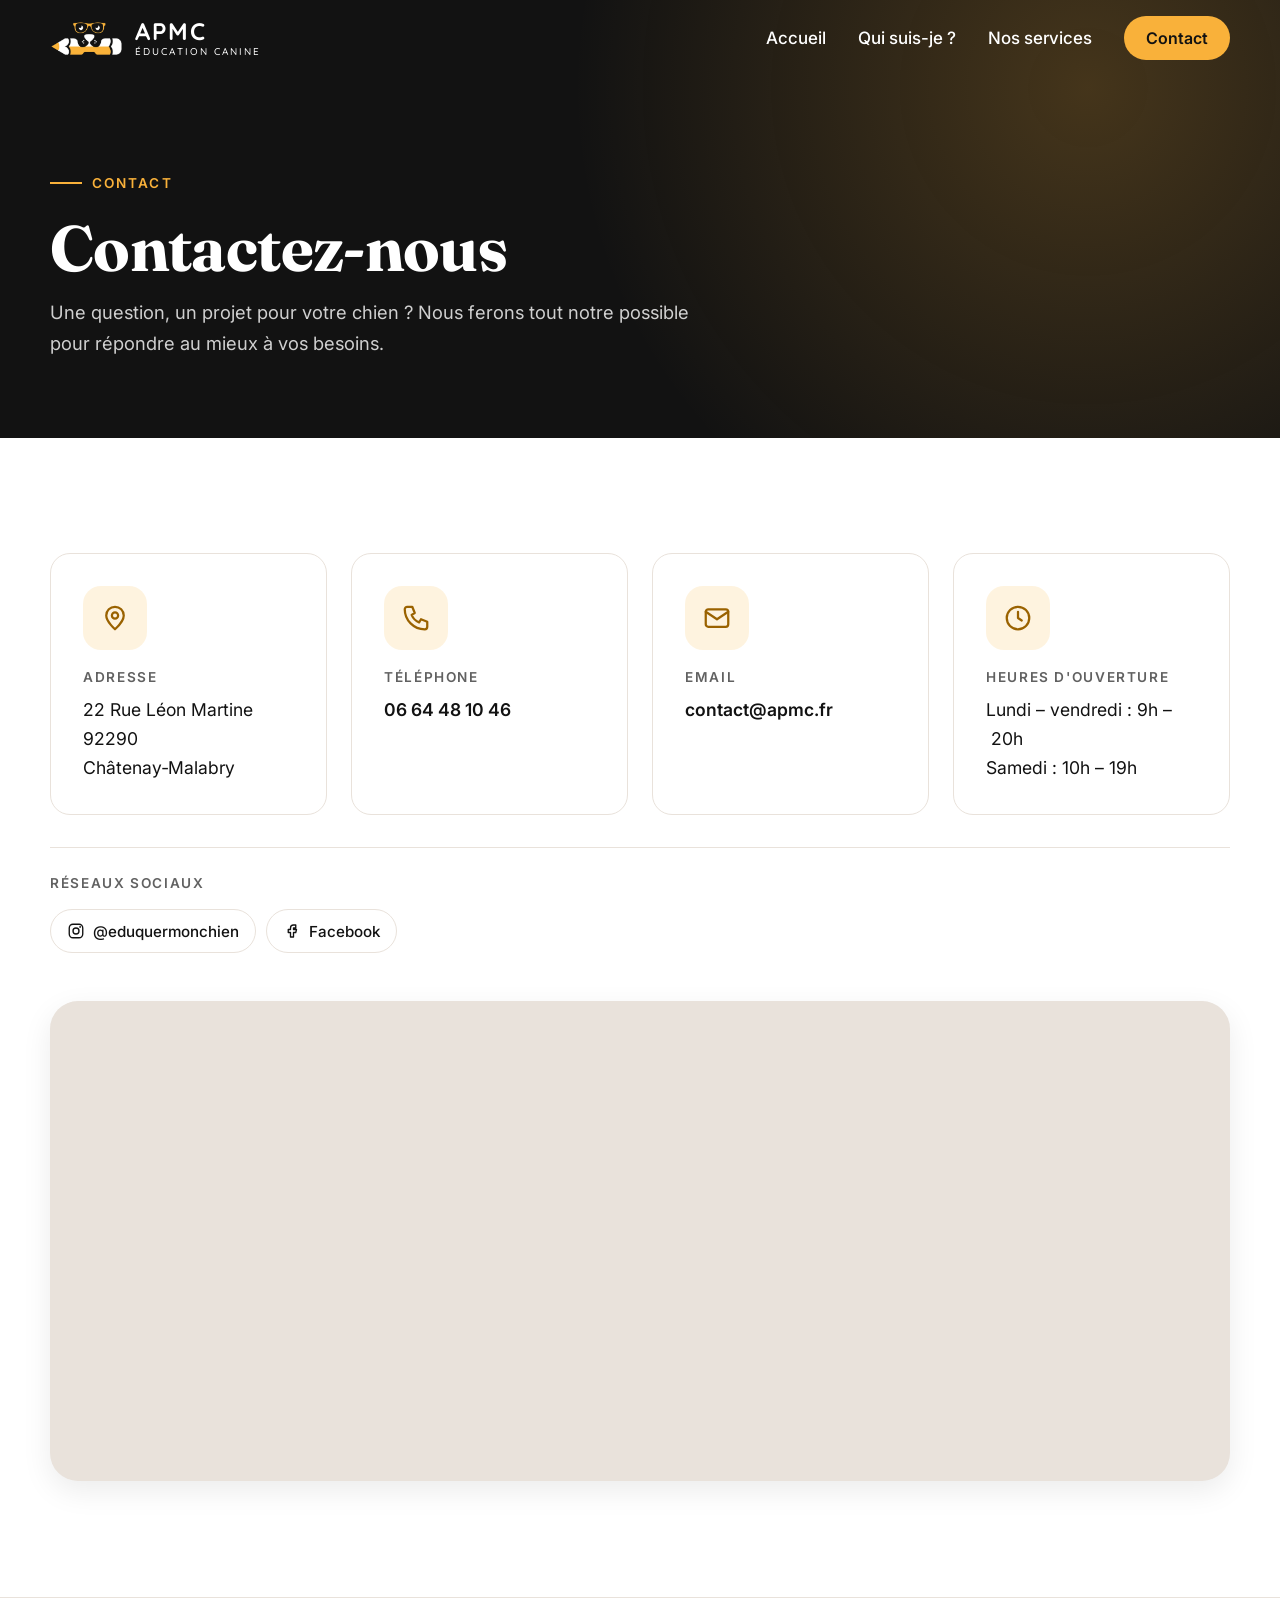
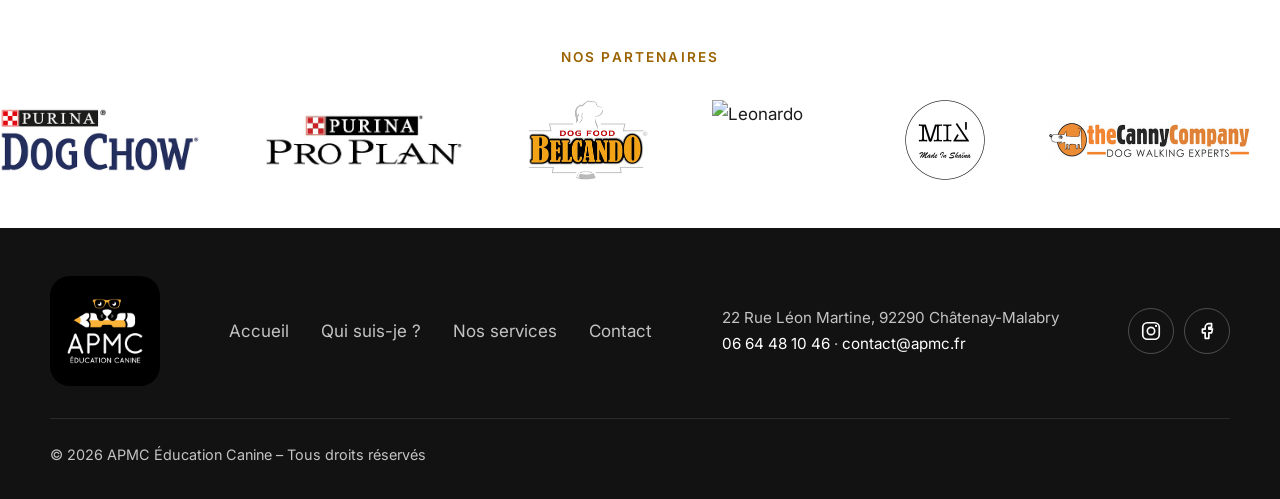
==== commit 5e8dca98: "Met à jour le numéro de version du CSS et du JS Co-Authored-By: Claude Opus 5.5 <noreply@anthropic.c" ====
--- a/contact.html
+++ b/contact.html
@@ -4,8 +4,8 @@
 <head>
     <meta charset="utf-8">
     <meta name="viewport" content="width=device-width, initial-scale=1">
-    <!-- Transitions de page : repère les navigateurs sans transitions natives (ex. Firefox) -->
-    <script>if (!('onpagereveal' in window)) document.documentElement.classList.add('no-vt');</script>
+    <!-- Transitions de page : repère les navigateurs sans transitions natives (ex. Firefox) et l'ouverture en fichier local -->
+    <script>if (!('onpagereveal' in window) || location.protocol === 'file:') document.documentElement.classList.add('no-vt');</script>
     <title>Contact – APMC Éducation Canine</title>
     <meta name="description" content="Contactez APMC Éducation Canine à Châtenay-Malabry : 06 64 48 10 46, contact@apmc.fr. Du lundi au vendredi de 9h à 20h, le samedi de 10h à 19h.">
     <meta name="theme-color" content="#121212">
@@ -26,8 +26,8 @@
     <link rel="preconnect" href="https://fonts.googleapis.com">
     <link rel="preconnect" href="https://fonts.gstatic.com" crossorigin>
     <link rel="stylesheet" href="https://fonts.googleapis.com/css2?family=Fraunces:ital,opsz,wght@0,9..144,600;0,9..144,700;1,9..144,600&family=Inter:wght@400;500;600;700&family=Quicksand:wght@500;700&display=swap">
-    <link rel="stylesheet" href="css/site.css">
-    <script src="js/site.js" defer></script>
+    <link rel="stylesheet" href="css/site.css?v=fcb2377">
+    <script src="js/site.js?v=fcb2377" defer></script>
 
     <!-- Global site tag (gtag.js) - Google Analytics -->
     <script async src="https://www.googletagmanager.com/gtag/js?id=G-6EHCMC91XN"></script>
@@ -123,7 +123,7 @@
                     <li><img src="images/partners/purina-dog-chow.png" alt="Purina Dog Chow" width="494" height="160" decoding="async"></li>
                     <li><img src="images/partners/purina-pro-plan.png" alt="Purina Pro Plan" width="449" height="122" decoding="async"></li>
                     <li><img src="images/partners/belcando.png" alt="Belcando" width="239" height="160" decoding="async"></li>
-                    <li><span class="partner-name">Leonardo</span></li>
+                    <li><img src="images/partners/leonardo.png" alt="Leonardo" width="211" height="130" decoding="async"></li>
                     <li><img src="images/partners/made-in-shaina.png" alt="Made In Shaïna" width="160" height="160" decoding="async"></li>
                     <li><img src="images/partners/the-canny-company.png" alt="The Canny Company" width="400" height="80" decoding="async"></li>
                 </ul>
--- a/css/site.css
+++ b/css/site.css
@@ -126,6 +126,7 @@
 
 .icon,
 .card-icon svg,
+.service-icon-svg svg,
 .social svg {
     fill: none;
     stroke: currentColor;
@@ -416,32 +417,64 @@
     position: absolute;
     inset: 0;
     background:
-        linear-gradient(90deg, rgba(18, 18, 18, .88) 0%, rgba(18, 18, 18, .55) 55%, rgba(18, 18, 18, .2) 100%),
-        linear-gradient(0deg, rgba(18, 18, 18, .6) 0%, transparent 40%);
-}
-
+        linear-gradient(0deg, rgba(18, 18, 18, .55) 0%, rgba(18, 18, 18, .35) 50%, rgba(18, 18, 18, .55) 100%);
+}
+
+/* Texte centré, comme sur l'ancien site :
+   petite ligne, grand titre, trait, puis le texte et les boutons */
 .hero-content {
     position: relative;
     z-index: 1;
+    text-align: center;
+}
+
+.hero .eyebrow {
+    justify-content: center;
 }
 
 .hero h1 {
-    max-width: 14ch;
-    font-size: clamp(2.6rem, 6.5vw, 5rem);
+    margin: 0 0 1.75rem;
+    font-size: clamp(2.8rem, 8.5vw, 6.5rem);
+    line-height: 1;
     color: var(--white);
-    margin-bottom: 1.25rem;
-}
-
-.hero h1 em {
-    font-style: italic;
-    color: var(--accent);
+}
+
+.hero-kicker {
+    display: block;
+    margin-bottom: .6rem;
+    font-family: var(--font-body);
+    font-size: clamp(1.15rem, 2.4vw, 2rem);
+    font-weight: 400;
+    line-height: 1.3;
+}
+
+/* Petit trait sous le titre */
+.hero h1::after {
+    content: "";
+    display: block;
+    width: 96px;
+    height: 3px;
+    margin: 1.6rem auto 0;
+    background: var(--white);
 }
 
 .hero-lead {
-    max-width: 52ch;
-    font-size: clamp(1.05rem, 1.6vw, 1.25rem);
-    color: rgba(255, 255, 255, .88);
-    margin-bottom: 2.25rem;
+    max-width: 60ch;
+    margin: 0 auto 2.25rem;
+    font-size: clamp(1.05rem, 1.6vw, 1.3rem);
+    color: rgba(255, 255, 255, .9);
+}
+
+.hero .hero-actions {
+    justify-content: center;
+}
+
+/* Sur téléphone, le petit trait devant « Éducateur canin professionnel » se
+   retrouverait seul quand le texte passe sur deux lignes */
+@media (max-width: 560px) {
+    .hero .eyebrow::before {
+        display: none;
+    }
 }
 
 .hero-actions,
@@ -781,7 +814,7 @@
 }
 
 .dog-strip-track {
-    --marquee-duration: 45s;
+    --marquee-duration: 60s;
     display: flex;
     width: max-content;
 }
@@ -1120,9 +1153,113 @@
 
 /* ---------- Nos services ---------- */
 
-.cards-6 {
-    grid-template-columns: repeat(auto-fit, minmax(300px, 1fr));
-}
+/* Services autour d'une grande photo ronde (même rendu que l'ancien site) */
+.services-layout {
+    display: grid;
+    gap: 2.5rem;
+}
+
+.services-photo {
+    justify-self: center;
+    width: min(100%, 520px);
+    aspect-ratio: 1;
+    padding: 14px;
+    border-radius: 50%;
+    background: #eceef0;
+}
+
+.services-photo img {
+    width: 100%;
+    height: 100%;
+    object-fit: cover;
+    border-radius: 50%;
+}
+
+.service-list {
+    display: grid;
+    gap: 2.5rem;
+}
+
+.service {
+    display: flex;
+    align-items: flex-start;
+    gap: 1.5rem;
+    color: var(--muted);
+    text-decoration: none;
+}
+
+.service-icon {
+    flex-shrink: 0;
+    width: 64px;
+    height: 64px;
+    border-radius: 50%;
+    object-fit: cover;
+    transition: transform .3s var(--ease);
+}
+
+.service-icon-svg {
+    display: grid;
+    place-items: center;
+    background: rgba(249, 177, 58, .16);
+    color: var(--accent-dark);
+}
+
+.service-icon-svg svg {
+    width: 28px;
+    height: 28px;
+}
+
+.service h3 {
+    margin: .9rem 0 .8rem;
+    font-size: 1.4rem;
+    line-height: 1.15;
+    color: var(--night);
+    transition: color .2s;
+}
+
+.service p {
+    margin: 0;
+    font-size: 1.08rem;
+    line-height: 1.7;
+}
+
+.service:hover h3 {
+    color: var(--accent-dark);
+}
+
+.service:hover .service-icon {
+    transform: scale(1.08);
+}
+
+/* Petit écran : la photo en premier, puis les services */
+@media (max-width: 999px) {
+    .services-photo {
+        order: -1;
+        width: min(100%, 320px);
+    }
+}
+
+/* Grand écran : 3 services à gauche, la photo au centre, 3 à droite */
+@media (min-width: 1000px) {
+    .services-layout {
+        grid-template-columns: 1fr minmax(340px, 520px) 1fr;
+        align-items: center;
+        gap: 2.5rem;
+    }
+
+    /* Les deux colonnes ont la même hauteur et sont réparties pareil */
+    .service-list {
+        align-self: stretch;
+        align-content: space-around;
+    }
+
+    .service-list-left .service {
+        flex-direction: row-reverse;
+        text-align: right;
+    }
+}
+
+/* ---------- Avis clients ---------- */
 
 .testimonials {
     display: grid;
@@ -1174,10 +1311,12 @@
 .avatar {
     display: grid;
     place-items: center;
-    width: 48px;
-    height: 48px;
+    width: 56px;
+    height: 56px;
     flex-shrink: 0;
     border-radius: 50%;
+    object-fit: cover;
+    font-size: 1.4rem;
     background: var(--night);
     color: var(--accent);
     font-weight: 700;
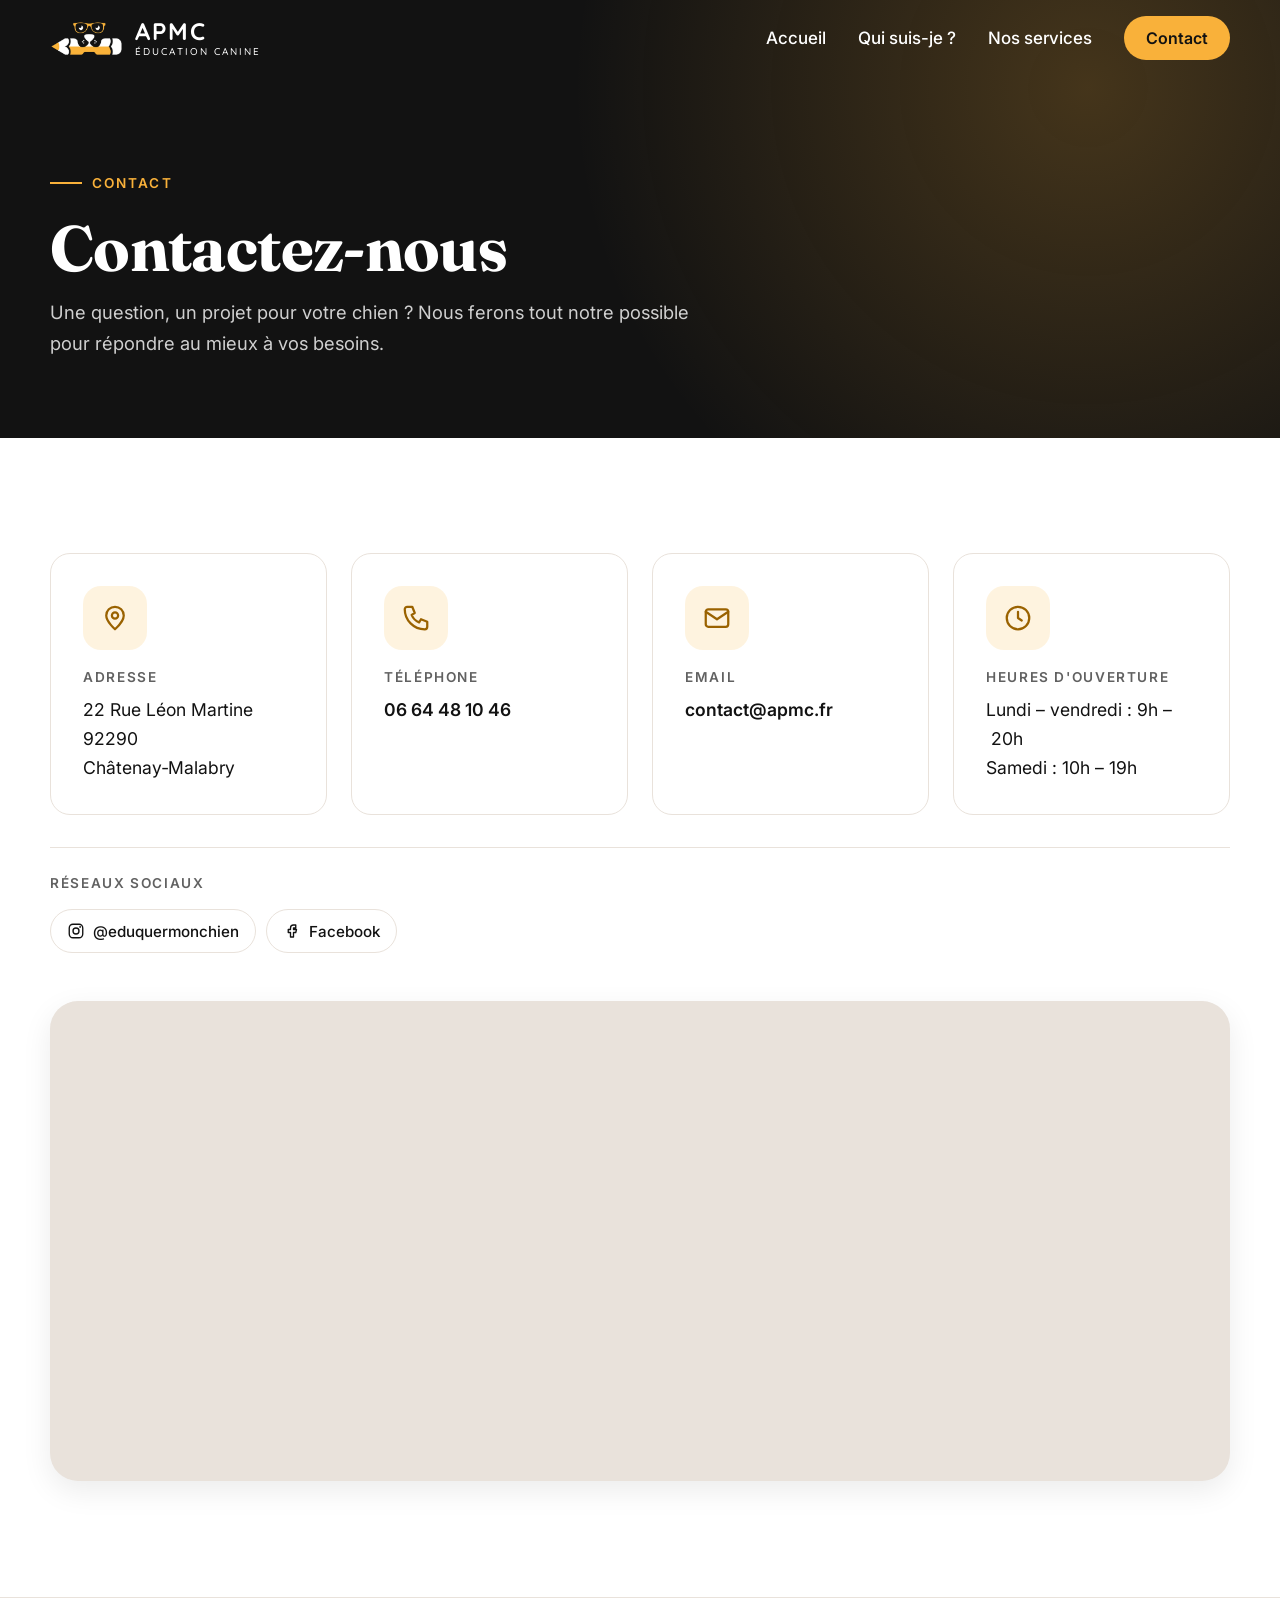
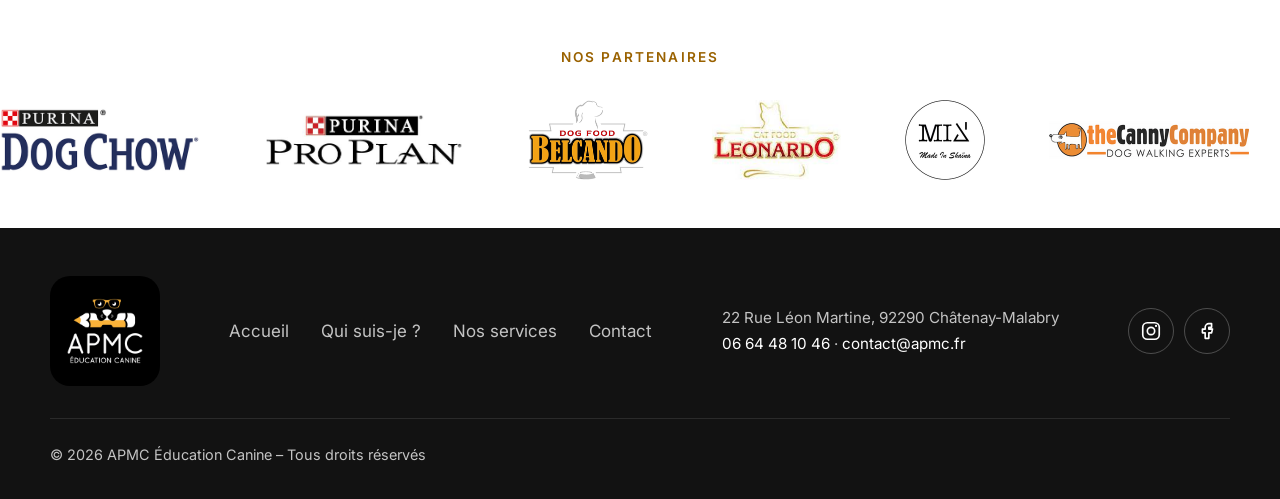
==== commit fcb23772: "Partenaires : logo Leonardo à la place du nom écrit Co-Authored-By: Claude Opus 5.5 <noreply@anthrop" ====
--- a/contact.html
+++ b/contact.html
@@ -26,8 +26,8 @@
     <link rel="preconnect" href="https://fonts.googleapis.com">
     <link rel="preconnect" href="https://fonts.gstatic.com" crossorigin>
     <link rel="stylesheet" href="https://fonts.googleapis.com/css2?family=Fraunces:ital,opsz,wght@0,9..144,600;0,9..144,700;1,9..144,600&family=Inter:wght@400;500;600;700&family=Quicksand:wght@500;700&display=swap">
-    <link rel="stylesheet" href="css/site.css?v=fcb2377">
-    <script src="js/site.js?v=fcb2377" defer></script>
+    <link rel="stylesheet" href="css/site.css?v=83218ae">
+    <script src="js/site.js?v=83218ae" defer></script>
 
     <!-- Global site tag (gtag.js) - Google Analytics -->
     <script async src="https://www.googletagmanager.com/gtag/js?id=G-6EHCMC91XN"></script>
--- a/css/site.css
+++ b/css/site.css
@@ -987,20 +987,6 @@
     color: var(--accent-dark);
 }
 
-/* Noms des partenaires (en attendant les fichiers de leurs logos) */
-.partner-name {
-    font-family: var(--font-display);
-    font-size: clamp(1.3rem, 2.5vw, 1.75rem);
-    font-weight: 700;
-    white-space: nowrap;
-    color: var(--muted);
-    transition: color .3s;
-}
-
-.partner-name:hover {
-    color: var(--night);
-}
-
 .partners img {
     height: 80px;
     width: auto;
